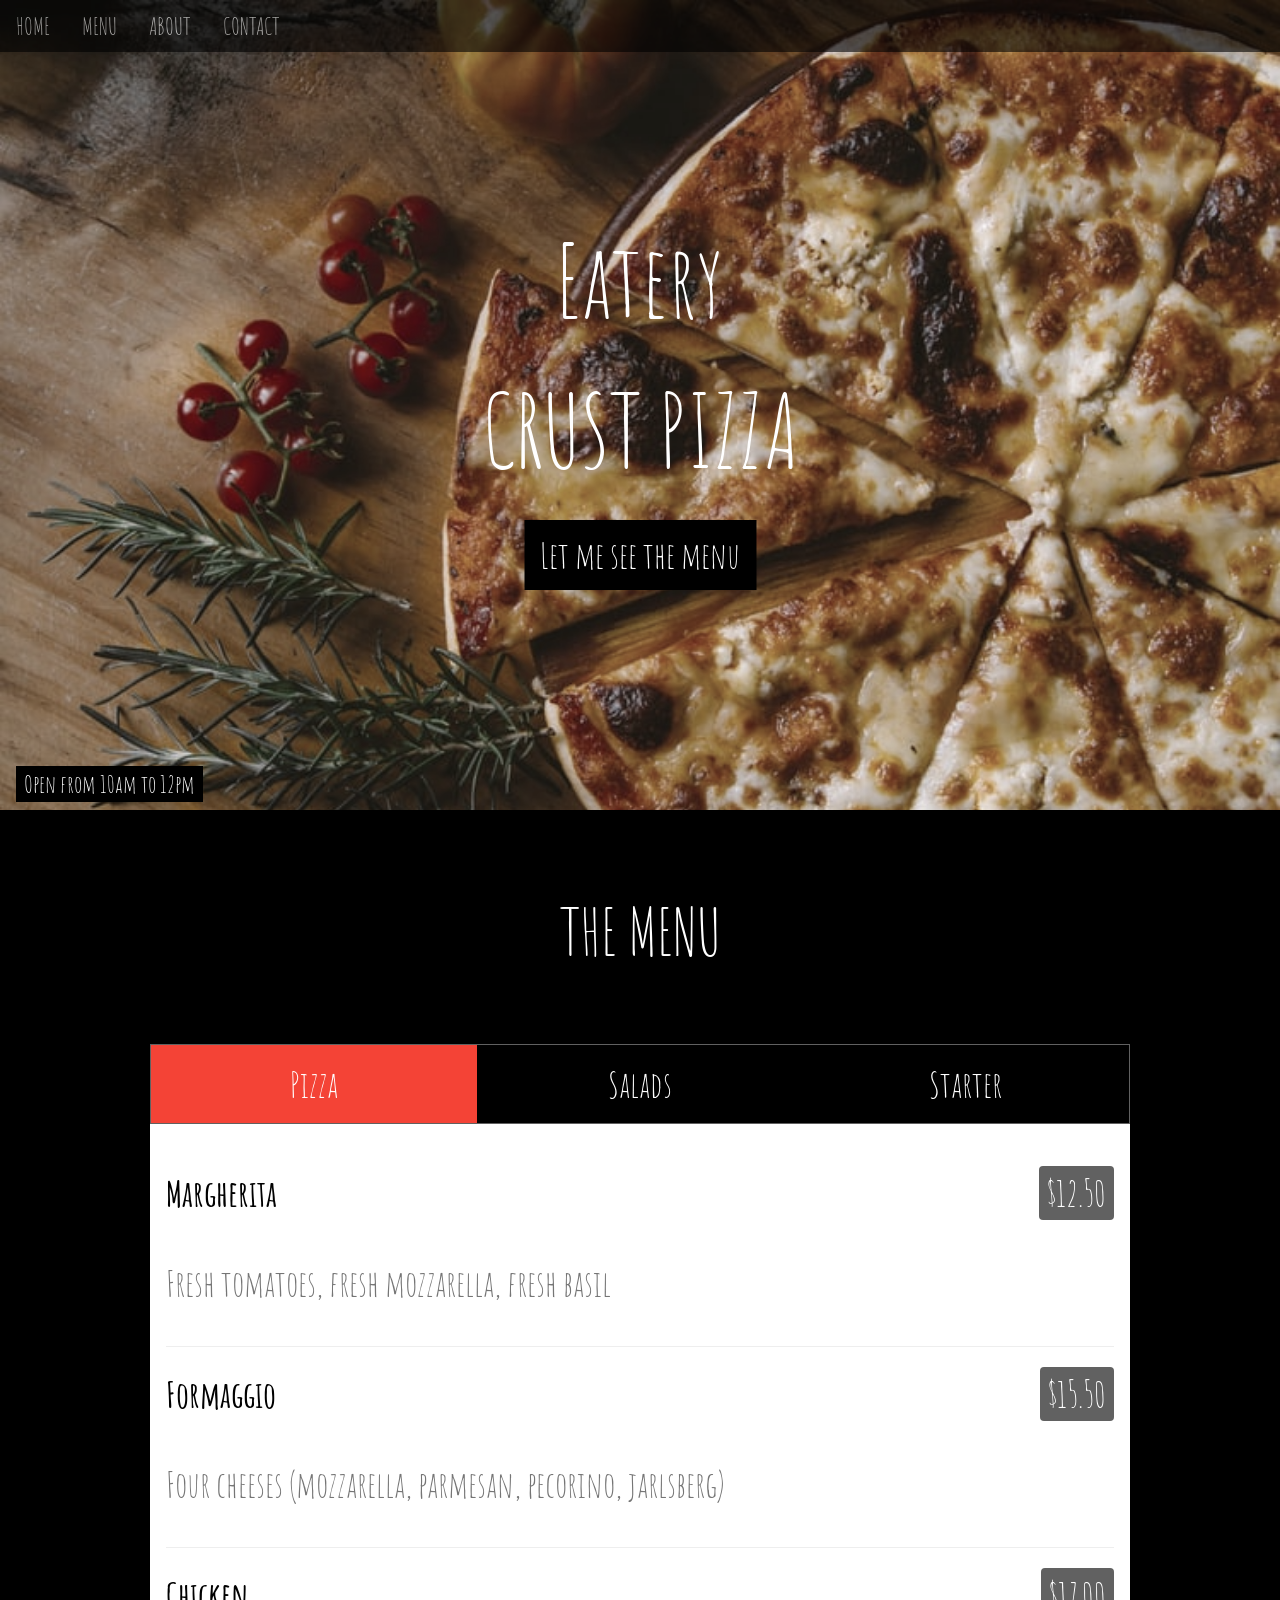
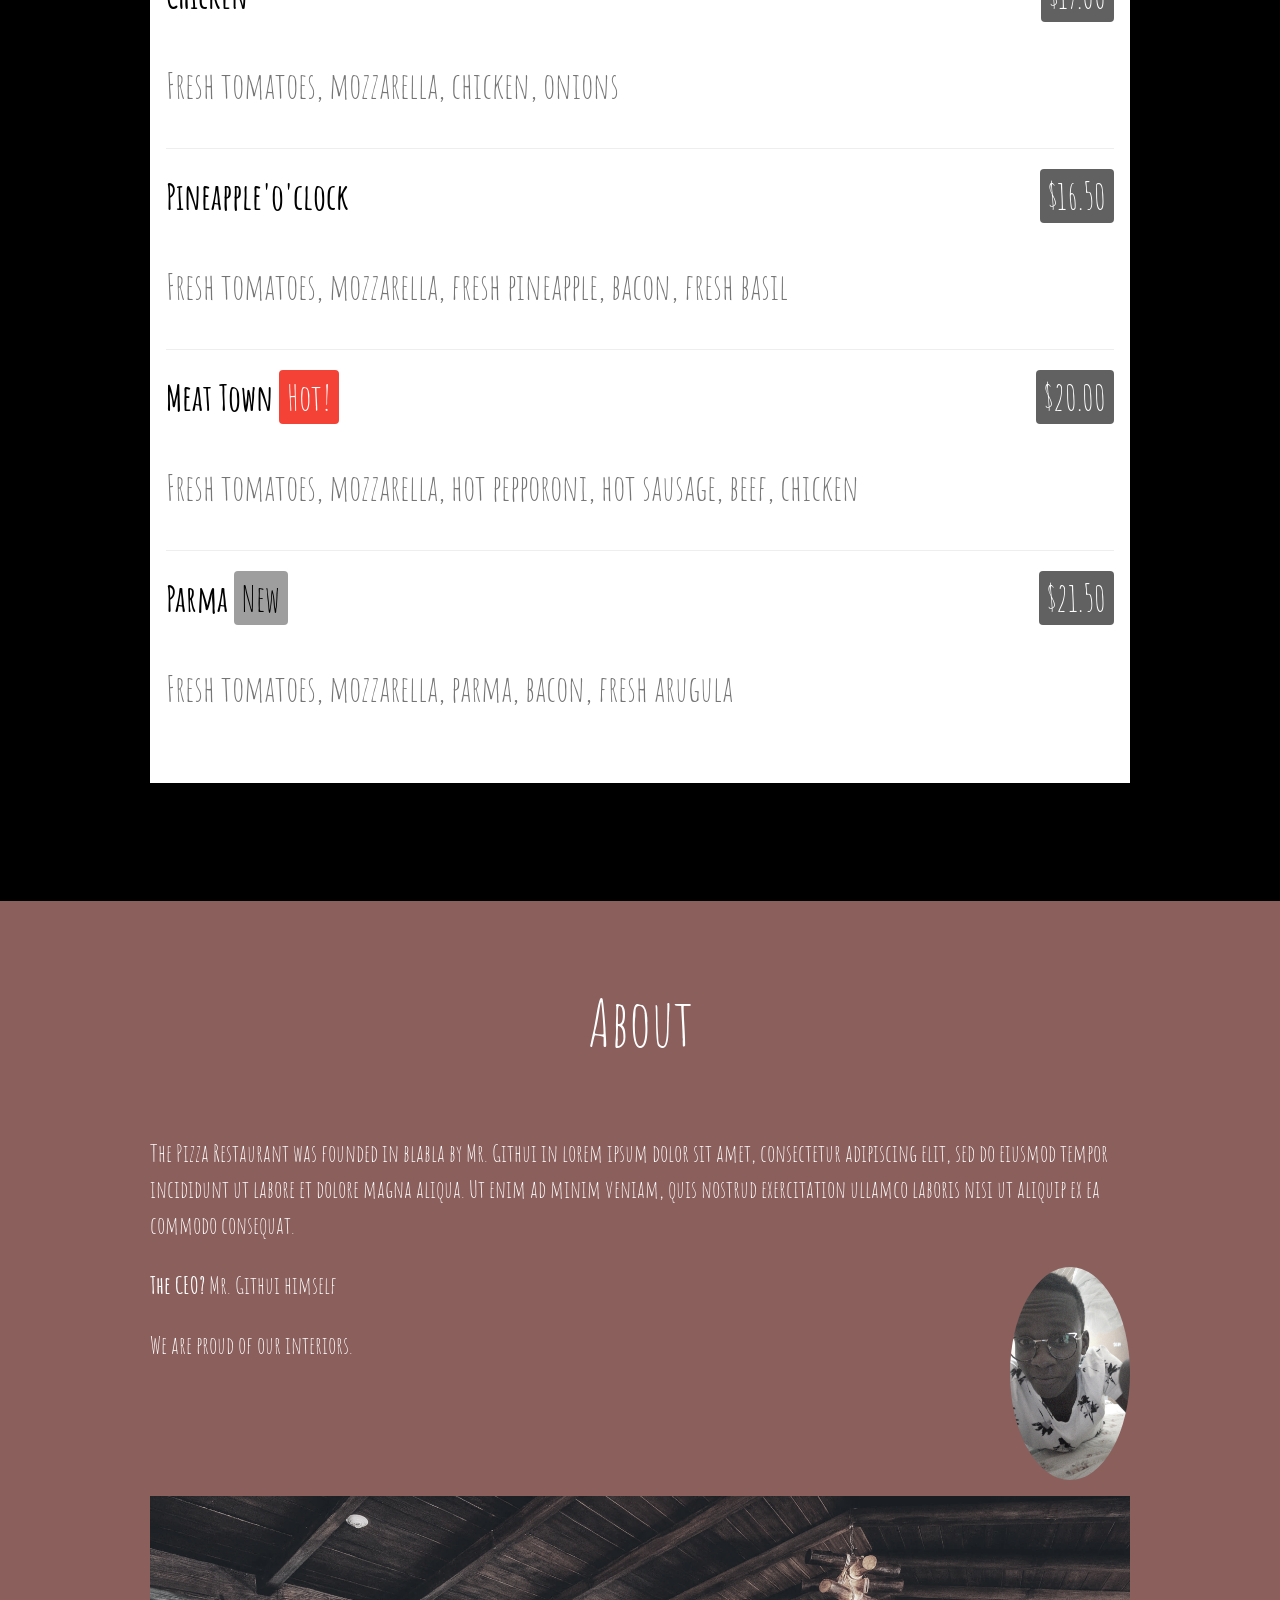
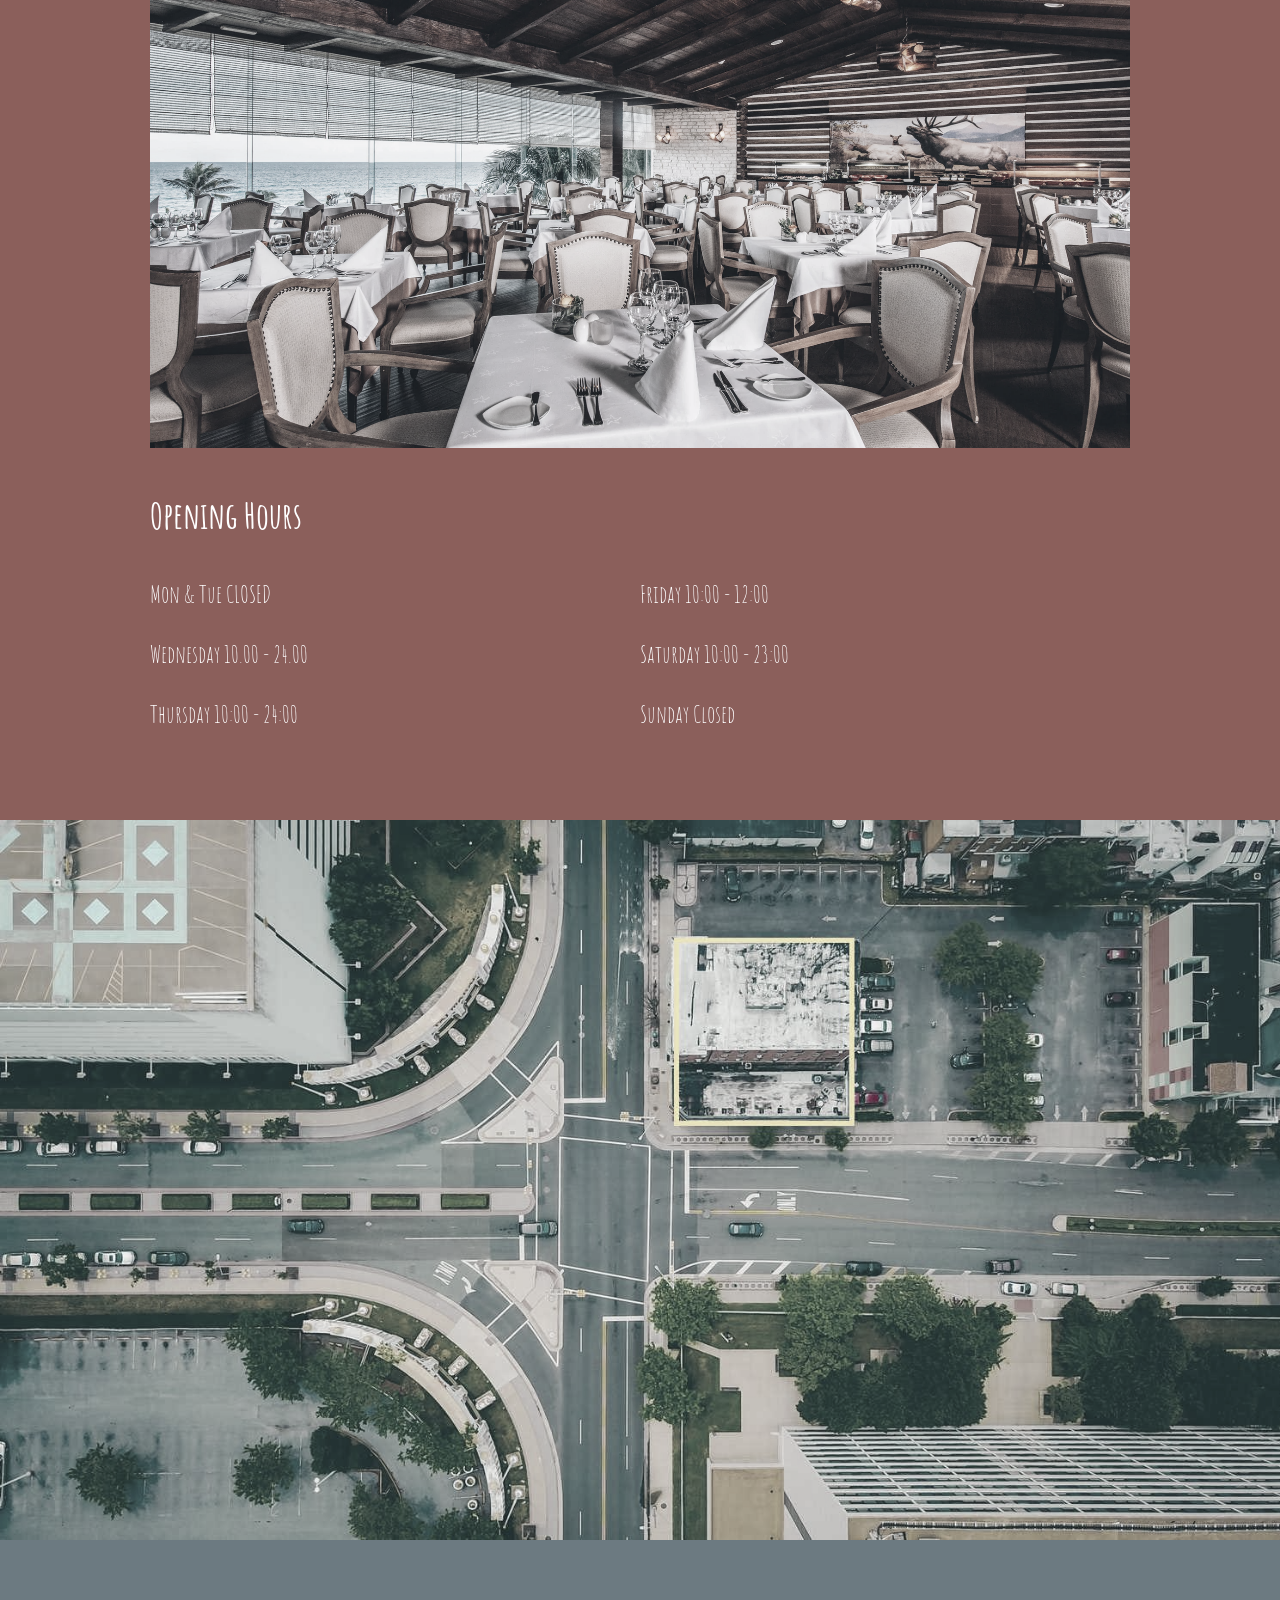
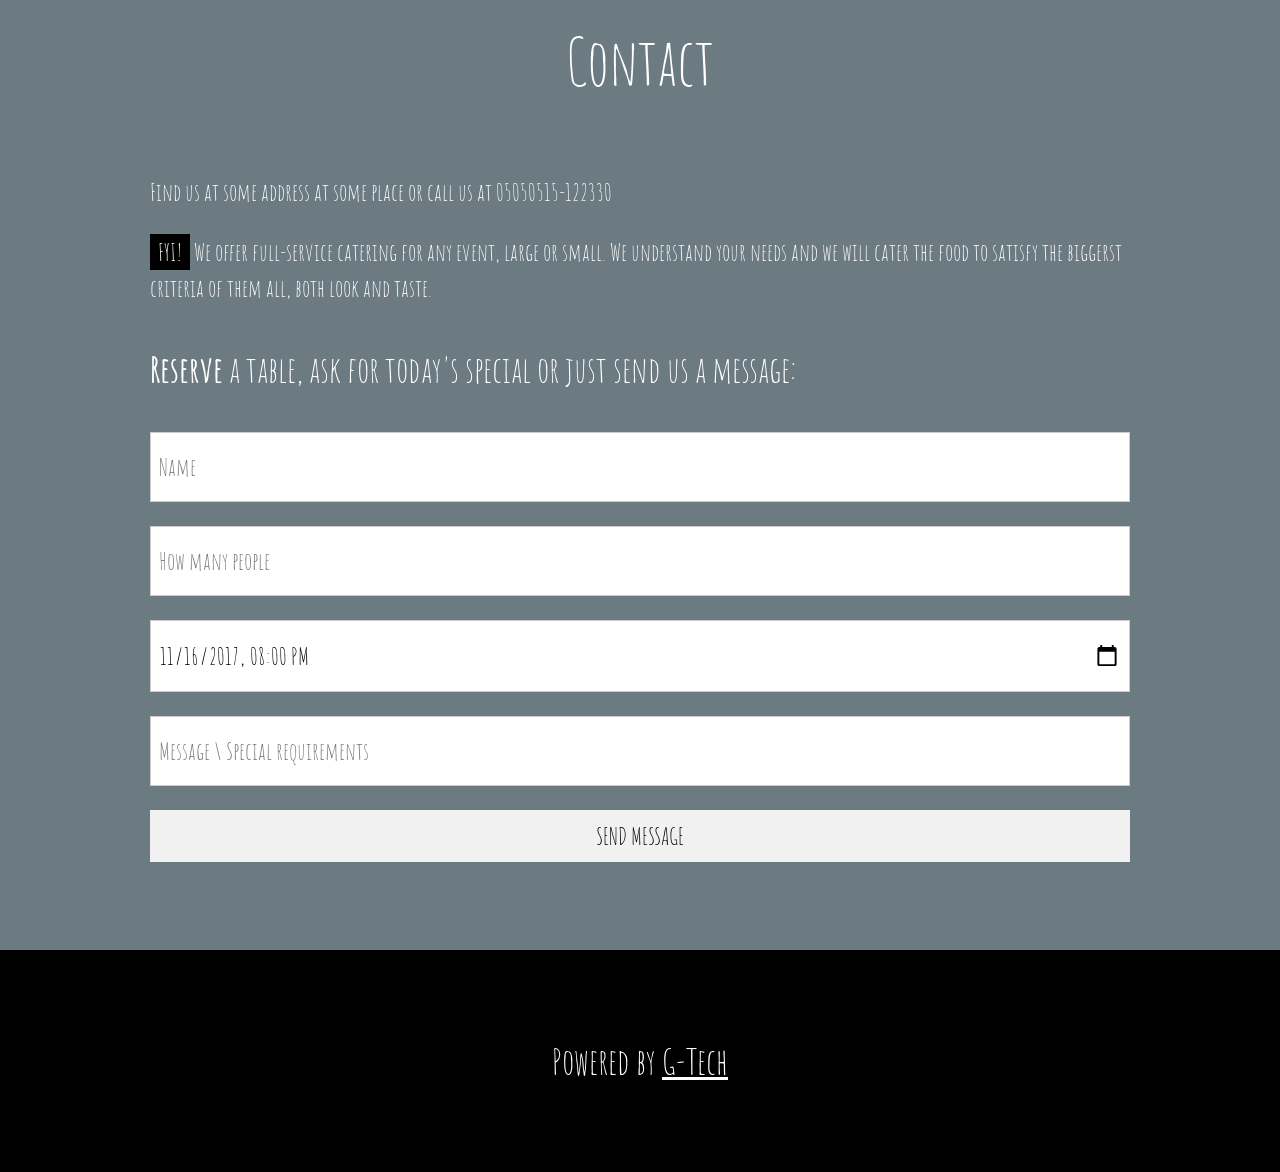
==== crust.html @ a87ec17f "add best project" ====
<!DOCTYPE html>
<html>
<title>W3.CSS Template</title>
<meta charset="UTF-8">
<meta name="viewport" content="width=device-width, initial-scale=1">
<link rel="stylesheet" href="https://www.w3schools.com/w3css/4/w3.css">
<link rel="stylesheet" href="https://fonts.googleapis.com/css?family=Amatic+SC">
<link href="crust.css" rel="stylesheet" type="text/css">
<body>

<!-- Navbar (sit on top) -->
<div class="w3-top w3-hide-small">
  <div class="w3-bar w3-xlarge w3-black w3-opacity w3-hover-opacity-off" id="myNavbar">
    <a href="#" class="w3-bar-item w3-button">HOME</a>
    <a href="#menu" class="w3-bar-item w3-button">MENU</a>
    <a href="#about" class="w3-bar-item w3-button">ABOUT</a>
    <a href="#myMap" class="w3-bar-item w3-button">CONTACT</a>
  </div>
</div>
  
<!-- Header with image -->
<header class="bgimg w3-display-container w3-grayscale-min" id="home">
  <div class="w3-display-bottomleft w3-padding">
    <span class="w3-tag w3-xlarge">Open from 10am to 12pm</span>
  </div>
  <div class="w3-display-middle w3-center">
    <span class="w3-text-white w3-hide-small" style="font-size:100px">Eatery<br>CRUST PIZZA</span>
    <span class="w3-text-white w3-hide-large w3-hide-medium" style="font-size:60px"><b>thin<br>CRUST PIZZA</b></span>
    <p><a href="#menu" class="w3-button w3-xxlarge w3-black">Let me see the menu</a></p>
  </div>
</header>

<!-- Menu Container -->
<div class="w3-container w3-black w3-padding-64 w3-xxlarge" id="menu">
  <div class="w3-content">
  
    <h1 class="w3-center w3-jumbo" style="margin-bottom:64px">THE MENU</h1>
    <div class="w3-row w3-center w3-border w3-border-dark-grey">
      <a href="javascript:void(0)" onclick="openMenu(event, 'Pizza');" id="myLink">
        <div class="w3-col s4 tablink w3-padding-large w3-hover-red">Pizza</div>
      </a>
      <a href="javascript:void(0)" onclick="openMenu(event, 'Pasta');">
        <div class="w3-col s4 tablink w3-padding-large w3-hover-red">Salads</div>
      </a>
      <a href="javascript:void(0)" onclick="openMenu(event, 'Starter');">
        <div class="w3-col s4 tablink w3-padding-large w3-hover-red">Starter</div>
      </a>
    </div>

    <div id="Pizza" class="w3-container menu w3-padding-32 w3-white">
      <h1><b>Margherita</b> <span class="w3-right w3-tag w3-dark-grey w3-round">$12.50</span></h1>
      <p class="w3-text-grey">Fresh tomatoes, fresh mozzarella, fresh basil</p>
      <hr>
   
      <h1><b>Formaggio</b> <span class="w3-right w3-tag w3-dark-grey w3-round">$15.50</span></h1>
      <p class="w3-text-grey">Four cheeses (mozzarella, parmesan, pecorino, jarlsberg)</p>
      <hr>
      
      <h1><b>Chicken</b> <span class="w3-right w3-tag w3-dark-grey w3-round">$17.00</span></h1>
      <p class="w3-text-grey">Fresh tomatoes, mozzarella, chicken, onions</p>
      <hr>

      <h1><b>Pineapple'o'clock</b> <span class="w3-right w3-tag w3-dark-grey w3-round">$16.50</span></h1>
      <p class="w3-text-grey">Fresh tomatoes, mozzarella, fresh pineapple, bacon, fresh basil</p>
      <hr>

      <h1><b>Meat Town</b> <span class="w3-tag w3-red w3-round">Hot!</span><span class="w3-right w3-tag w3-dark-grey w3-round">$20.00</span></h1>
      <p class="w3-text-grey">Fresh tomatoes, mozzarella, hot pepporoni, hot sausage, beef, chicken</p>
      <hr>

      <h1><b>Parma</b> <span class="w3-tag w3-grey w3-round">New</span><span class="w3-right w3-tag w3-dark-grey w3-round">$21.50</span></h1>
      <p class="w3-text-grey">Fresh tomatoes, mozzarella, parma, bacon, fresh arugula</p>
    </div>

    <div id="Pasta" class="w3-container menu w3-padding-32 w3-white">
      <h1><b>Lasagna</b> <span class="w3-tag w3-grey w3-round">Popular</span> <span class="w3-right w3-tag w3-dark-grey w3-round">$13.50</span></h1>
      <p class="w3-text-grey">Special sauce, mozzarella, parmesan, ground beef</p>
      <hr>
   
      <h1><b>Ravioli</b> <span class="w3-right w3-tag w3-dark-grey w3-round">$14.50</span></h1>
      <p class="w3-text-grey">Ravioli filled with cheese</p>
      <hr>
      
      <h1><b>Spaghetti Classica</b> <span class="w3-right w3-tag w3-dark-grey w3-round">$11.00</span></h1>
      <p class="w3-text-grey">Fresh tomatoes, onions, ground beef</p>
      <hr>

      <h1><b>Seafood pasta</b> <span class="w3-right w3-tag w3-dark-grey w3-round">$25.50</span></h1>
      <p class="w3-text-grey">Salmon, shrimp, lobster, garlic</p>
    </div>


    <div id="Starter" class="w3-container menu w3-padding-32 w3-white">
      <h1><b>Today's Soup</b> <span class="w3-tag w3-grey w3-round">Seasonal</span><span class="w3-right w3-tag w3-dark-grey w3-round">$5.50</span></h1>
      <p class="w3-text-grey">Ask the waiter</p>
      <hr>
   
      <h1><b>Bruschetta</b> <span class="w3-right w3-tag w3-dark-grey w3-round">$8.50</span></h1>
      <p class="w3-text-grey">Bread with pesto, tomatoes, onion, garlic</p>
      <hr>
      
      <h1><b>Garlic bread</b> <span class="w3-right w3-tag w3-dark-grey w3-round">$9.50</span></h1>
      <p class="w3-text-grey">Grilled ciabatta, garlic butter, onions</p>
      <hr>
      
      <h1><b>Tomozzarella</b> <span class="w3-right w3-tag w3-dark-grey w3-round">$10.50</span></h1>
      <p class="w3-text-grey">Tomatoes and mozzarella</p>
    </div><br>

  </div>
</div>

<!-- About Container -->
<div class="w3-container w3-padding-64 w3-red w3-grayscale w3-xlarge" id="about">
  <div class="w3-content">
    <h1 class="w3-center w3-jumbo" style="margin-bottom:64px">About</h1>
    <p>The Pizza Restaurant was founded in blabla by Mr. Githui in lorem ipsum dolor sit amet, consectetur adipiscing elit, sed do eiusmod tempor incididunt ut labore et dolore magna aliqua. Ut enim ad minim veniam, quis nostrud exercitation ullamco laboris nisi ut aliquip ex ea commodo consequat.</p>
    <p><strong>The CEO?</strong> Mr. Githui himself<img src="img/p.jpeg" style="width:120px" class="w3-circle w3-right" alt="Chef"></p>
    <p>We are proud of our interiors.</p>
    <p><img src="img/rest.jpeg" style="width:100%" class="rstimg w3-margin-top w3-margin-bottom" alt="Restaurant"></p>
    <h1><b>Opening Hours</b></h1>
    
    <div class="w3-row">
      <div class="w3-col s6">
        <p>Mon & Tue CLOSED</p>
        <p>Wednesday 10.00 - 24.00</p>
        <p>Thursday 10:00 - 24:00</p>
      </div>
      <div class="w3-col s6">
        <p>Friday 10:00 - 12:00</p>
        <p>Saturday 10:00 - 23:00</p>
        <p>Sunday Closed</p>
      </div>
    </div>
    
  </div>
</div>

<!-- Image of location/map -->
<img src="img/map.jpg" class="mpimg w3-greyscale" style="width:100%;" id="myMap">



<!-- Contact -->
<div class="w3-container w3-padding-64 w3-blue-grey w3-grayscale-min w3-xlarge">
  <div class="w3-content">
    <h1 class="w3-center w3-jumbo" style="margin-bottom:64px">Contact</h1>
    <p>Find us at some address at some place or call us at 05050515-122330</p>
    <p><span class="w3-tag">FYI!</span> We offer full-service catering for any event, large or small. We understand your needs and we will cater the food to satisfy the biggerst criteria of them all, both look and taste.</p>
    <p class="w3-xxlarge"><strong>Reserve</strong> a table, ask for today's special or just send us a message:</p>
    <form action="/action_page.php" target="_blank">
      <p><input class="w3-input w3-padding-16 w3-border" type="text" placeholder="Name" required name="Name"></p>
      <p><input class="w3-input w3-padding-16 w3-border" type="number" placeholder="How many people" required name="People"></p>
      <p><input class="w3-input w3-padding-16 w3-border" type="datetime-local" placeholder="Date and time" required name="date" value="2017-11-16T20:00"></p>
      <p><input class="w3-input w3-padding-16 w3-border" type="text" placeholder="Message \ Special requirements" required name="Message"></p>
      <p><button class="w3-button w3-light-grey w3-block" type="submit">SEND MESSAGE</button></p>
    </form>
  </div>
</div>

<!-- Footer -->
<footer class="w3-center w3-black w3-padding-48 w3-xxlarge">
  <p>Powered by <a href="img/g.png" title="W3.CSS" target="_blank" class="w3-hover-text-green">G-Tech</a></p>
</footer>

<script>
// Tabbed Menu
function openMenu(evt, menuName) {
  var i, x, tablinks;
  x = document.getElementsByClassName("menu");
  for (i = 0; i < x.length; i++) {
     x[i].style.display = "none";
  }
  tablinks = document.getElementsByClassName("tablink");
  for (i = 0; i < x.length; i++) {
     tablinks[i].className = tablinks[i].className.replace(" w3-red", "");
  }
  document.getElementById(menuName).style.display = "block";
  evt.currentTarget.firstElementChild.className += " w3-red";
}
document.getElementById("myLink").click();
</script>

</body>
</html>
---- crust.css ----
body, html {height: 100%}
body,h1,h2,h3,h4,h5,h6 {font-family: "Amatic SC", sans-serif}
.menu {display: none}
.bgimg {
  background-repeat: no-repeat;
  background-size: cover;
  background-image: url("img/pizaa.jpeg");
  min-height: 90%;
}
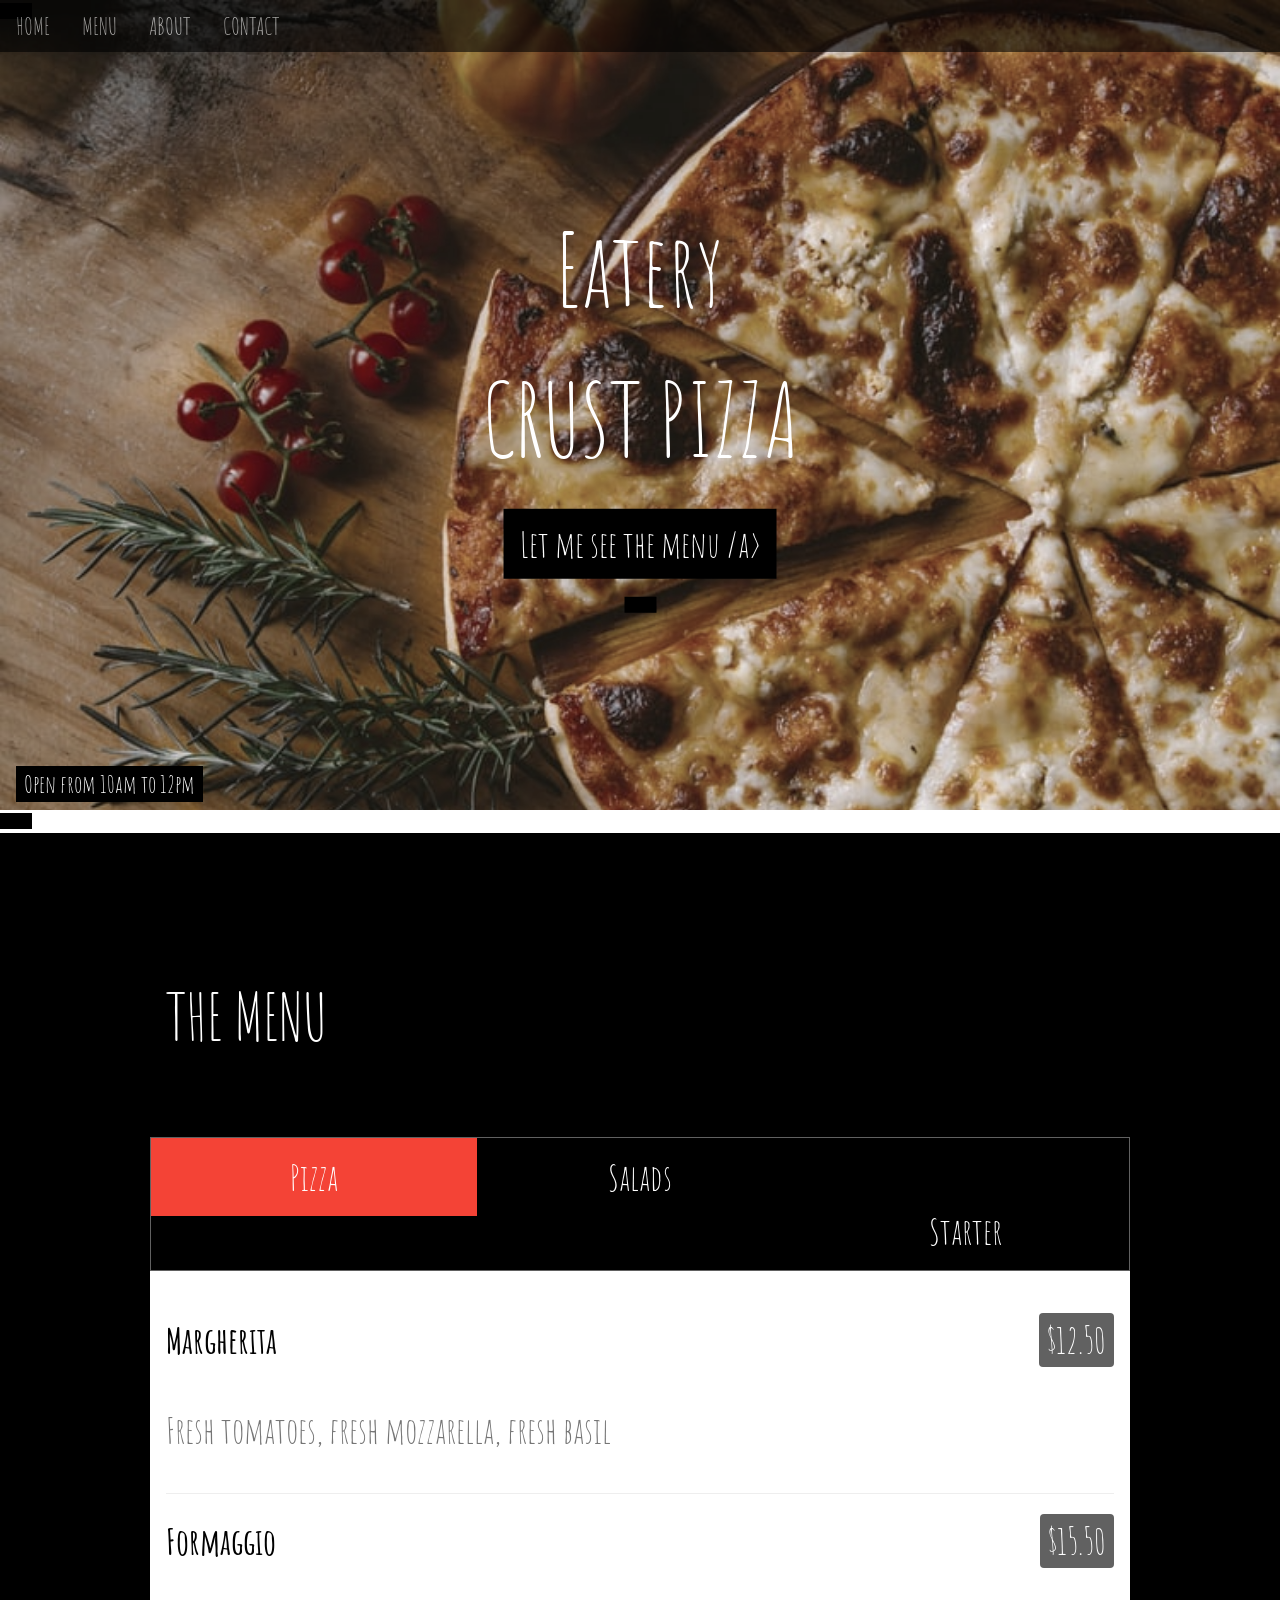
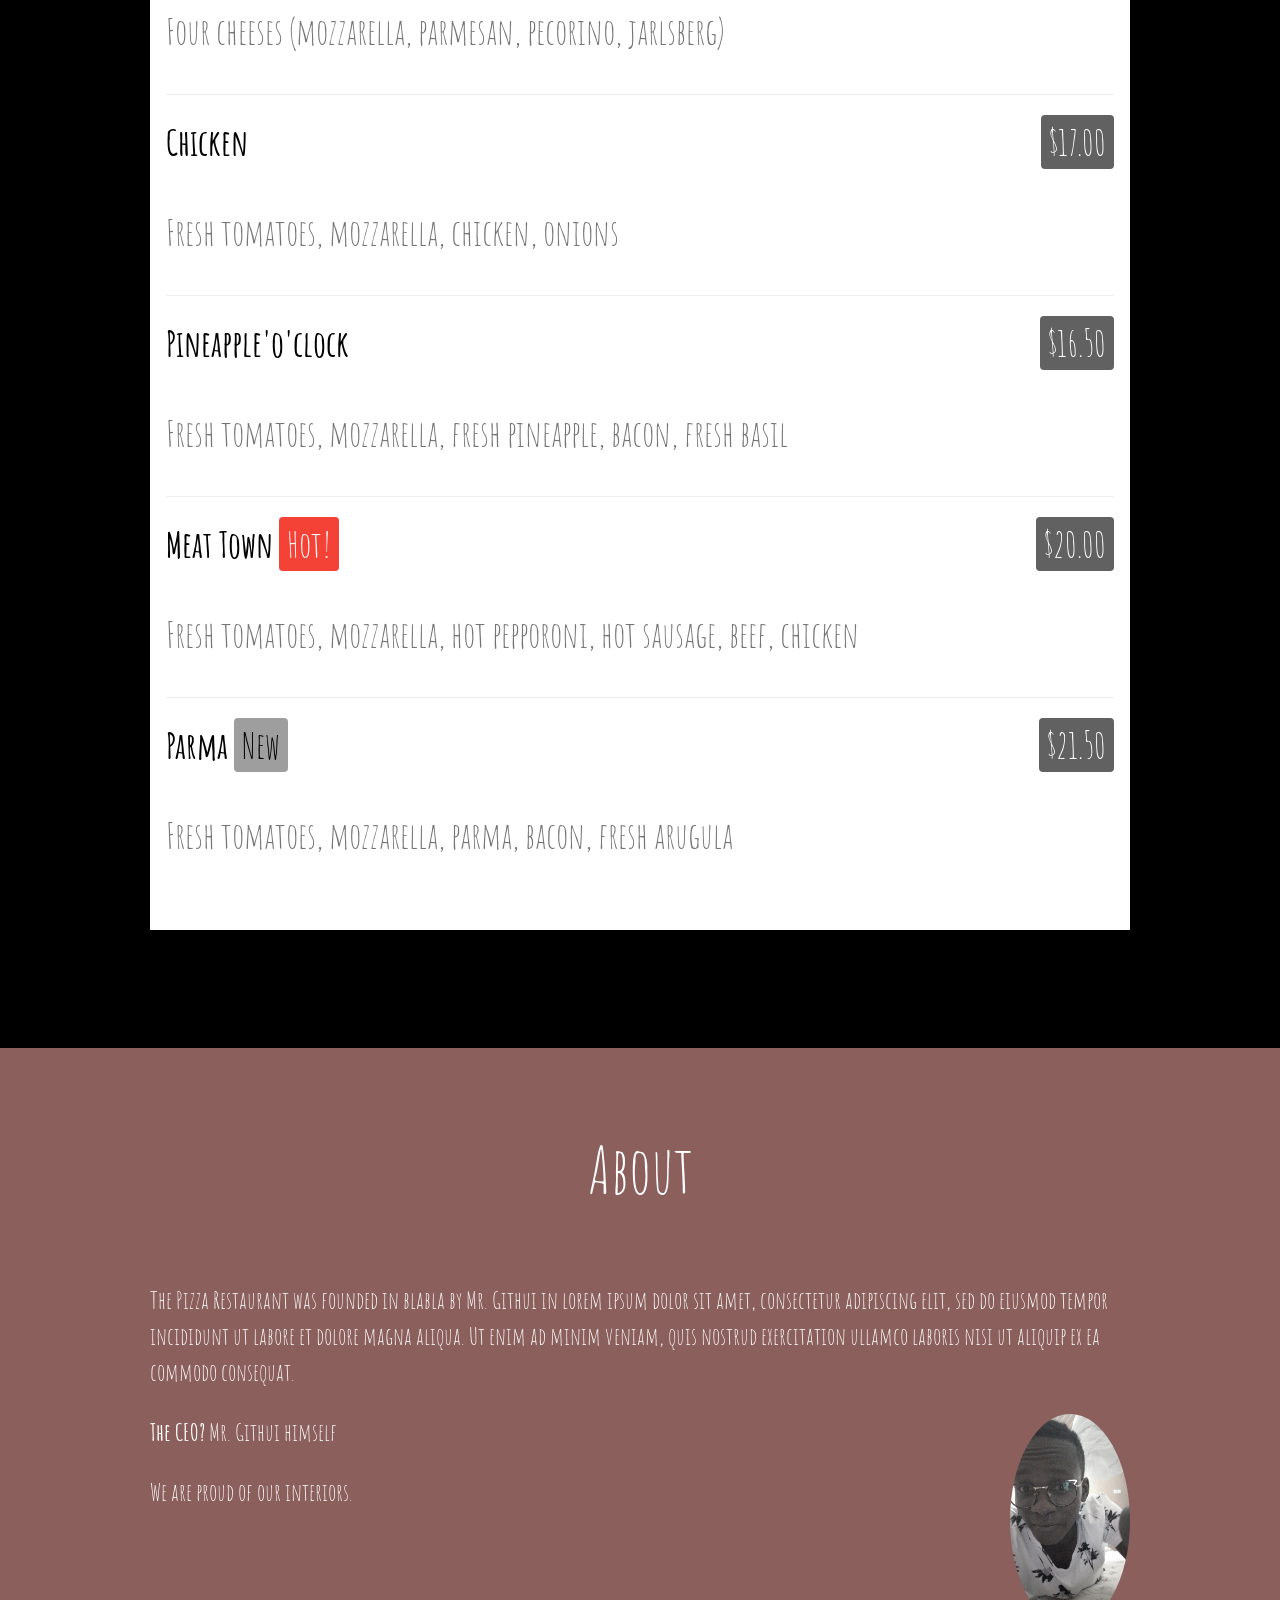
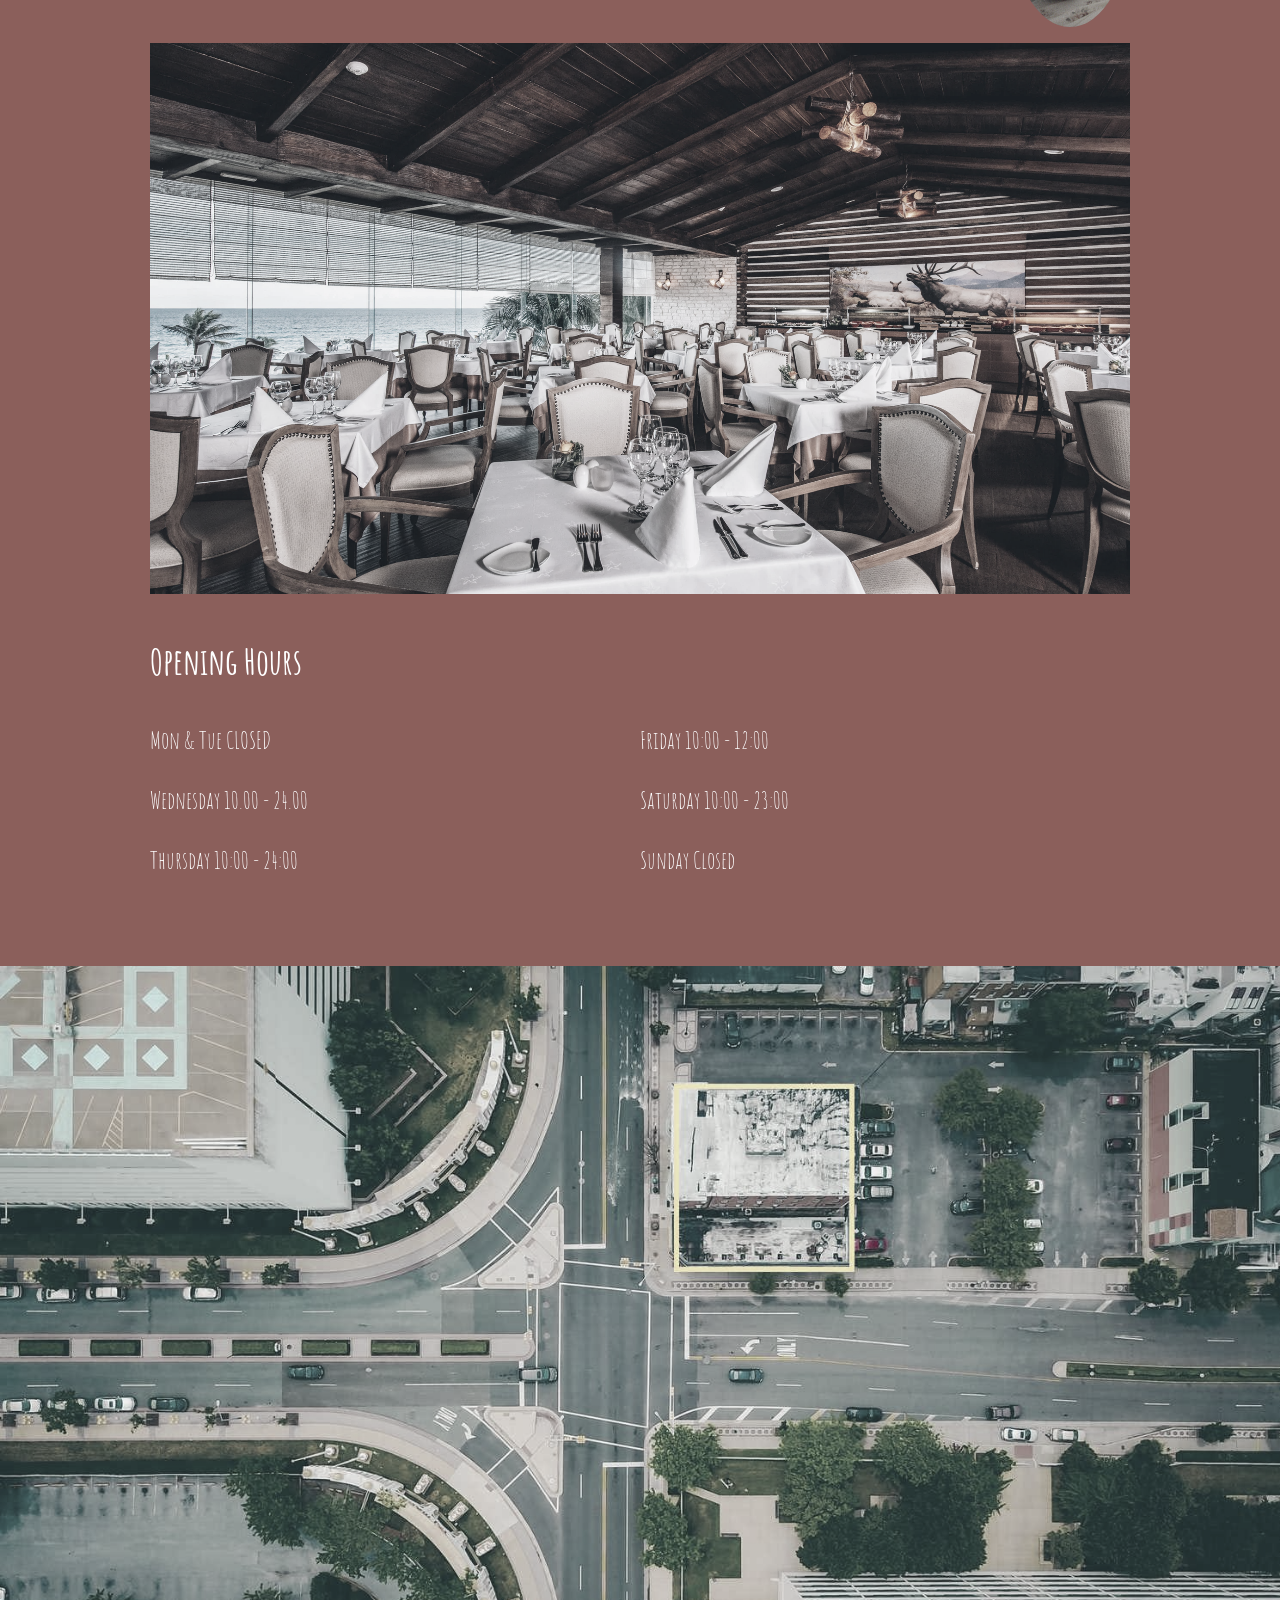
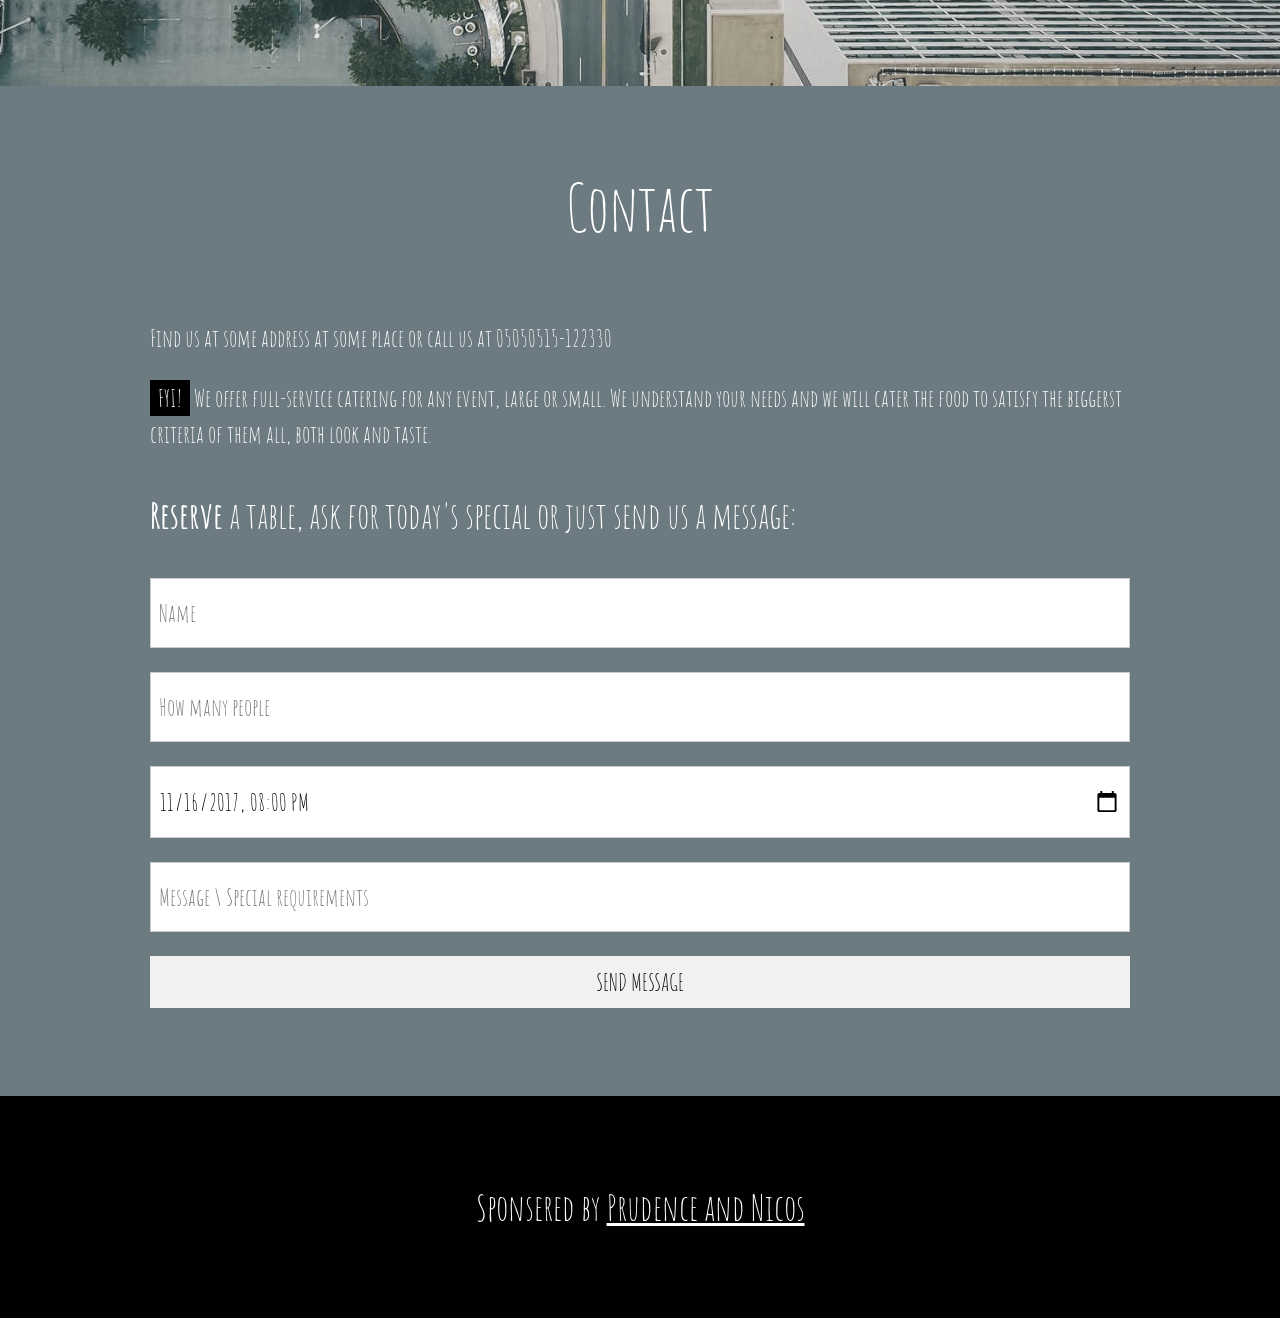
==== commit 0770d9b6: "add art" ====
--- a/crust.html
+++ b/crust.html
@@ -26,7 +26,8 @@
   <div class="w3-display-middle w3-center">
     <span class="w3-text-white w3-hide-small" style="font-size:100px">Eatery<br>CRUST PIZZA</span>
     <span class="w3-text-white w3-hide-large w3-hide-medium" style="font-size:60px"><b>thin<br>CRUST PIZZA</b></span>
-    <p><a href="#menu" class="w3-button w3-xxlarge w3-black">Let me see the menu</a></p>
+    <p><a href="#menu" class="w3-button w3-xxlarge w3-black"><span class="toggle">Let me see the menu</span>
+        /a></p>
   </div>
 </header>
 
@@ -160,7 +161,7 @@
 
 <!-- Footer -->
 <footer class="w3-center w3-black w3-padding-48 w3-xxlarge">
-  <p>Powered by <a href="img/g.png" title="W3.CSS" target="_blank" class="w3-hover-text-green">G-Tech</a></p>
+  <p>Sponsered by <a href="img/g.png" title="W3.CSS" target="_blank" class="w3-hover-text-green">Prudence and Nicos</a></p>
 </footer>
 
 <script>
--- a/crust.css
+++ b/crust.css
@@ -8,3 +8,6 @@
   background-image: url("img/pizaa.jpeg");
   min-height: 90%;
 }
+.toggle {
+    animation: bounce 2s infinite;
+}
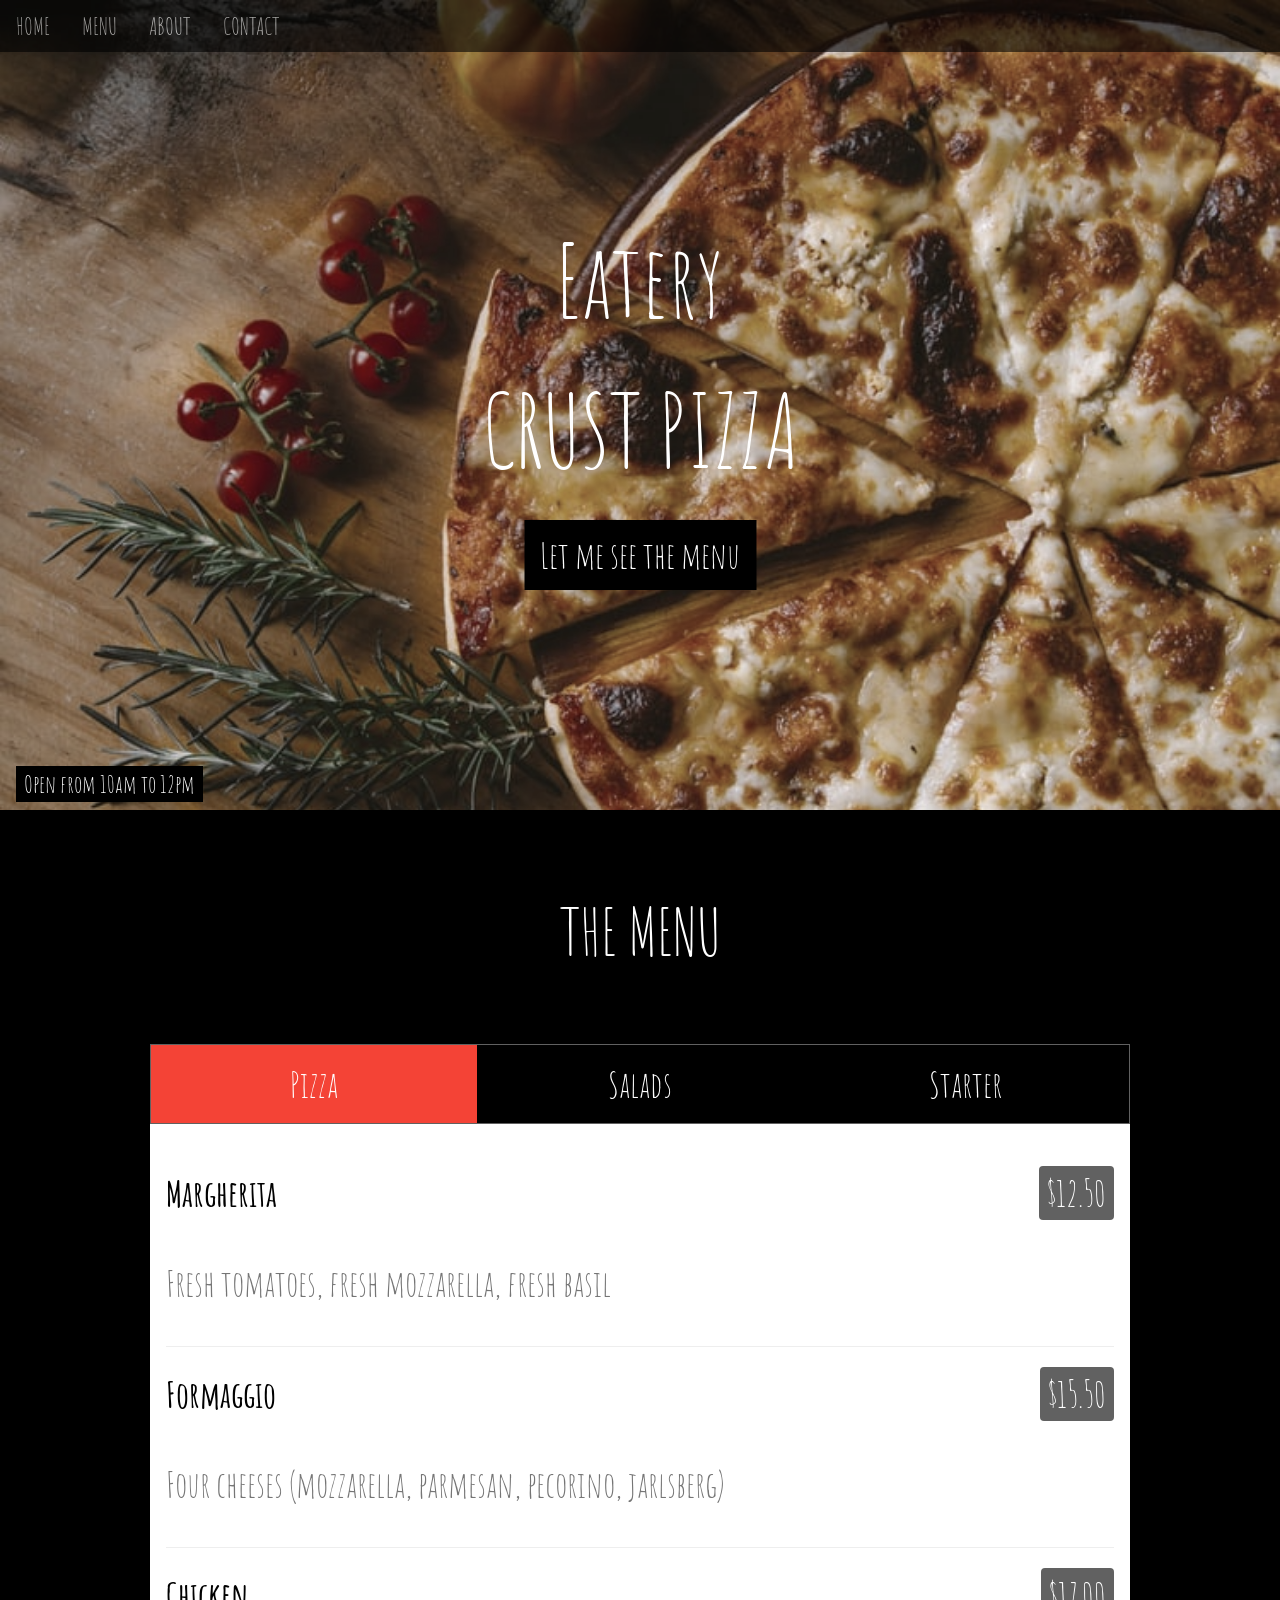
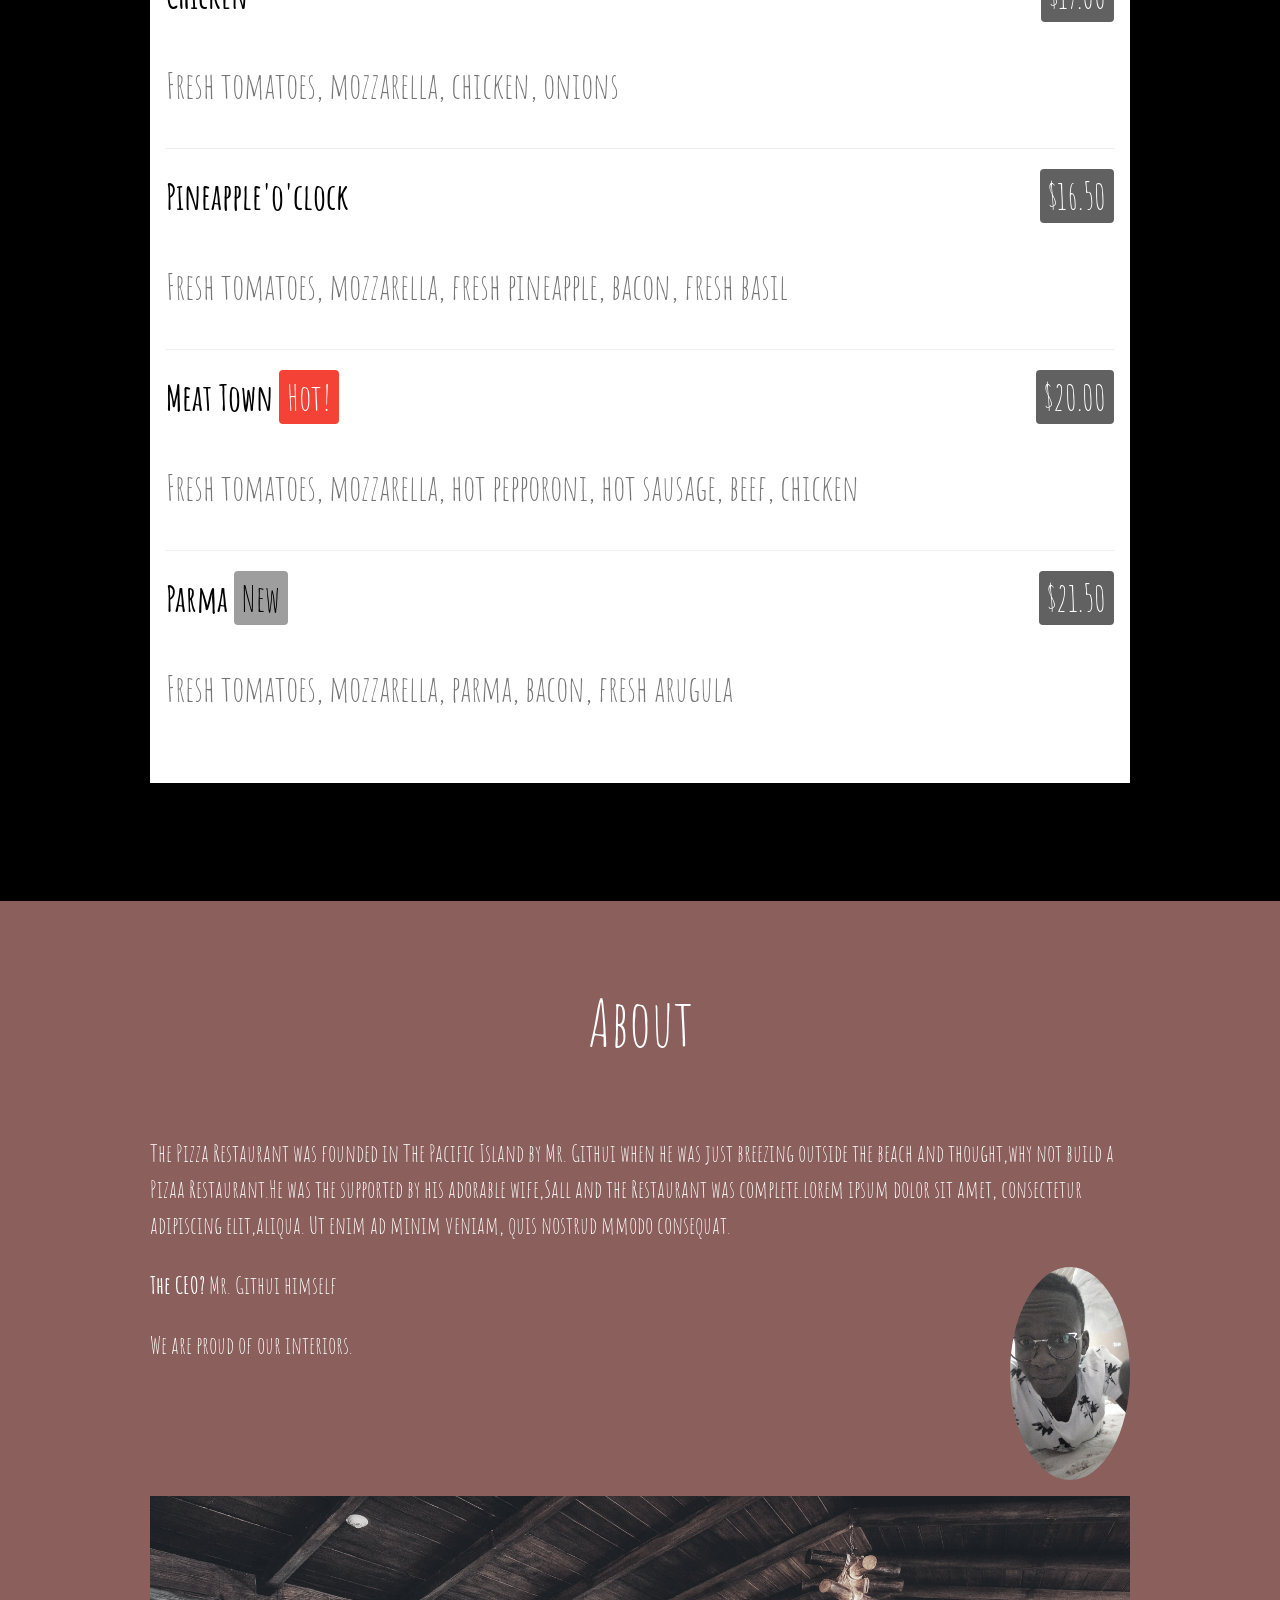
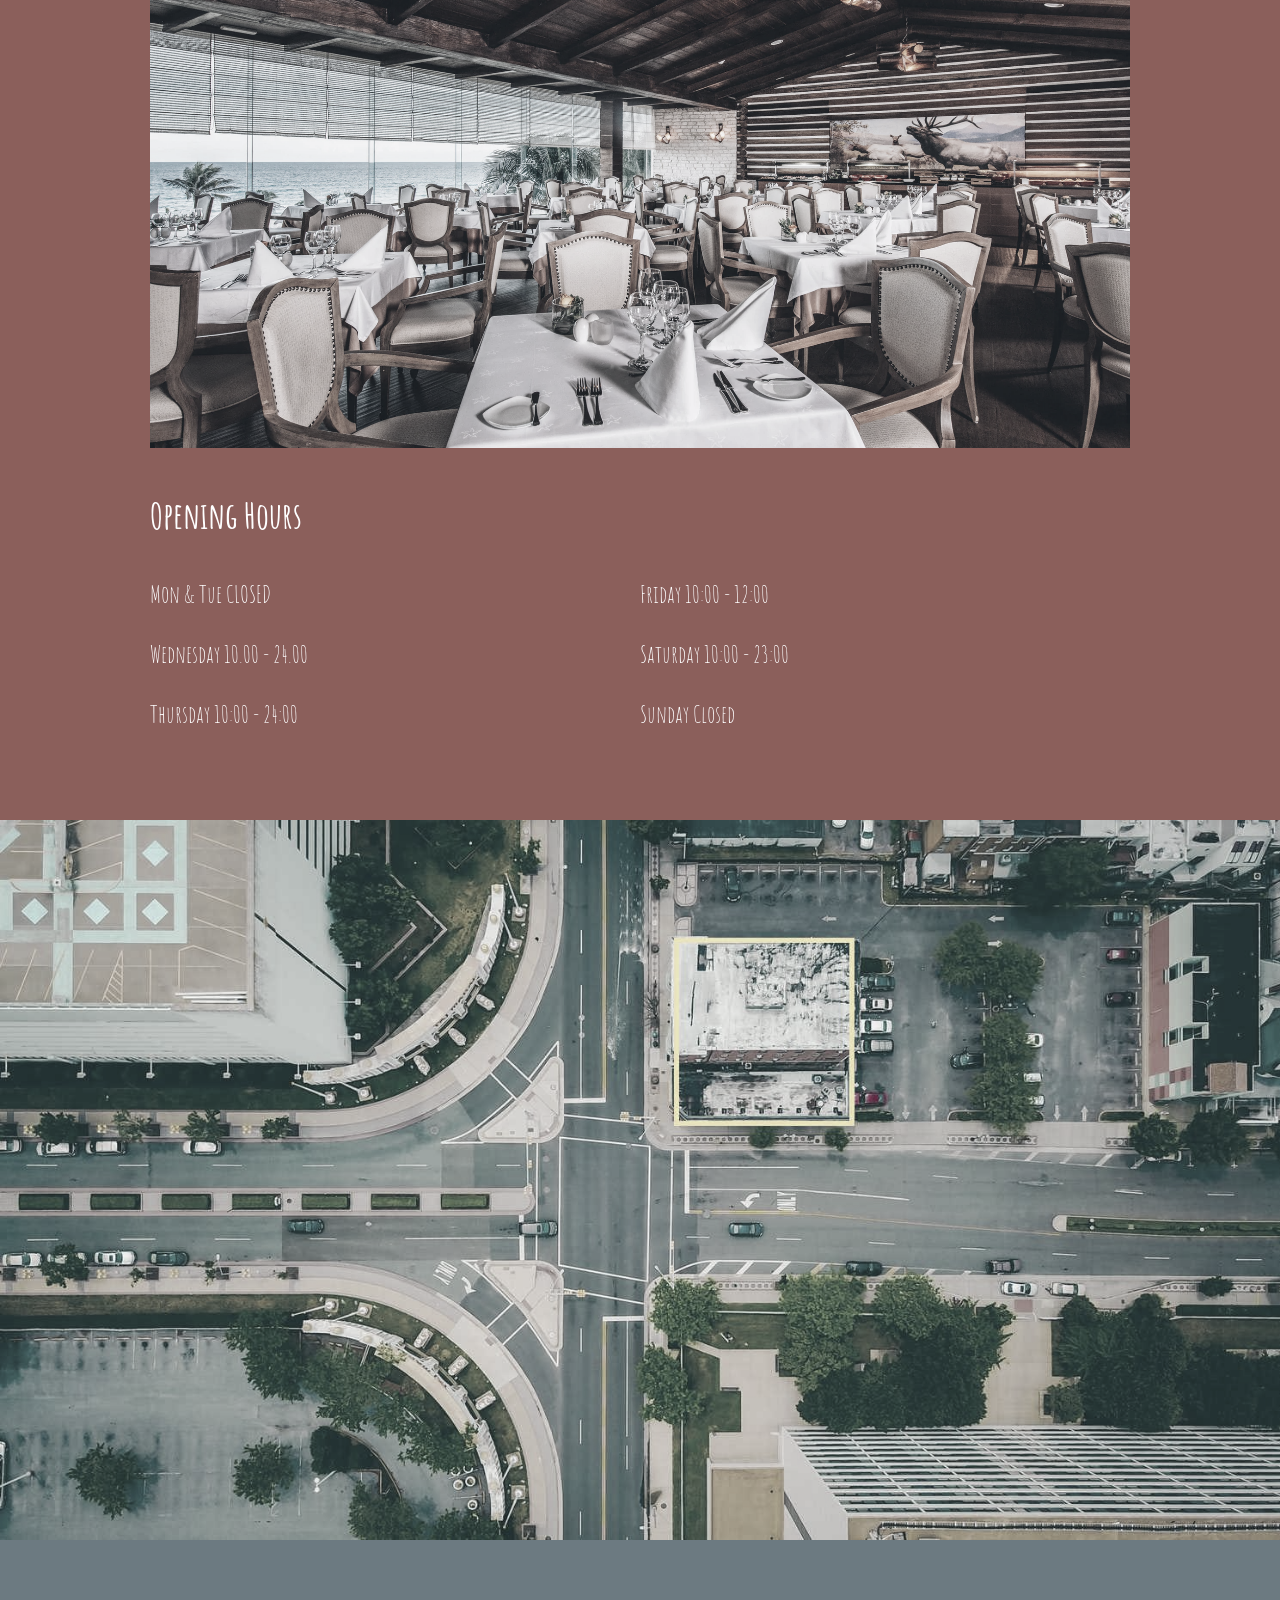
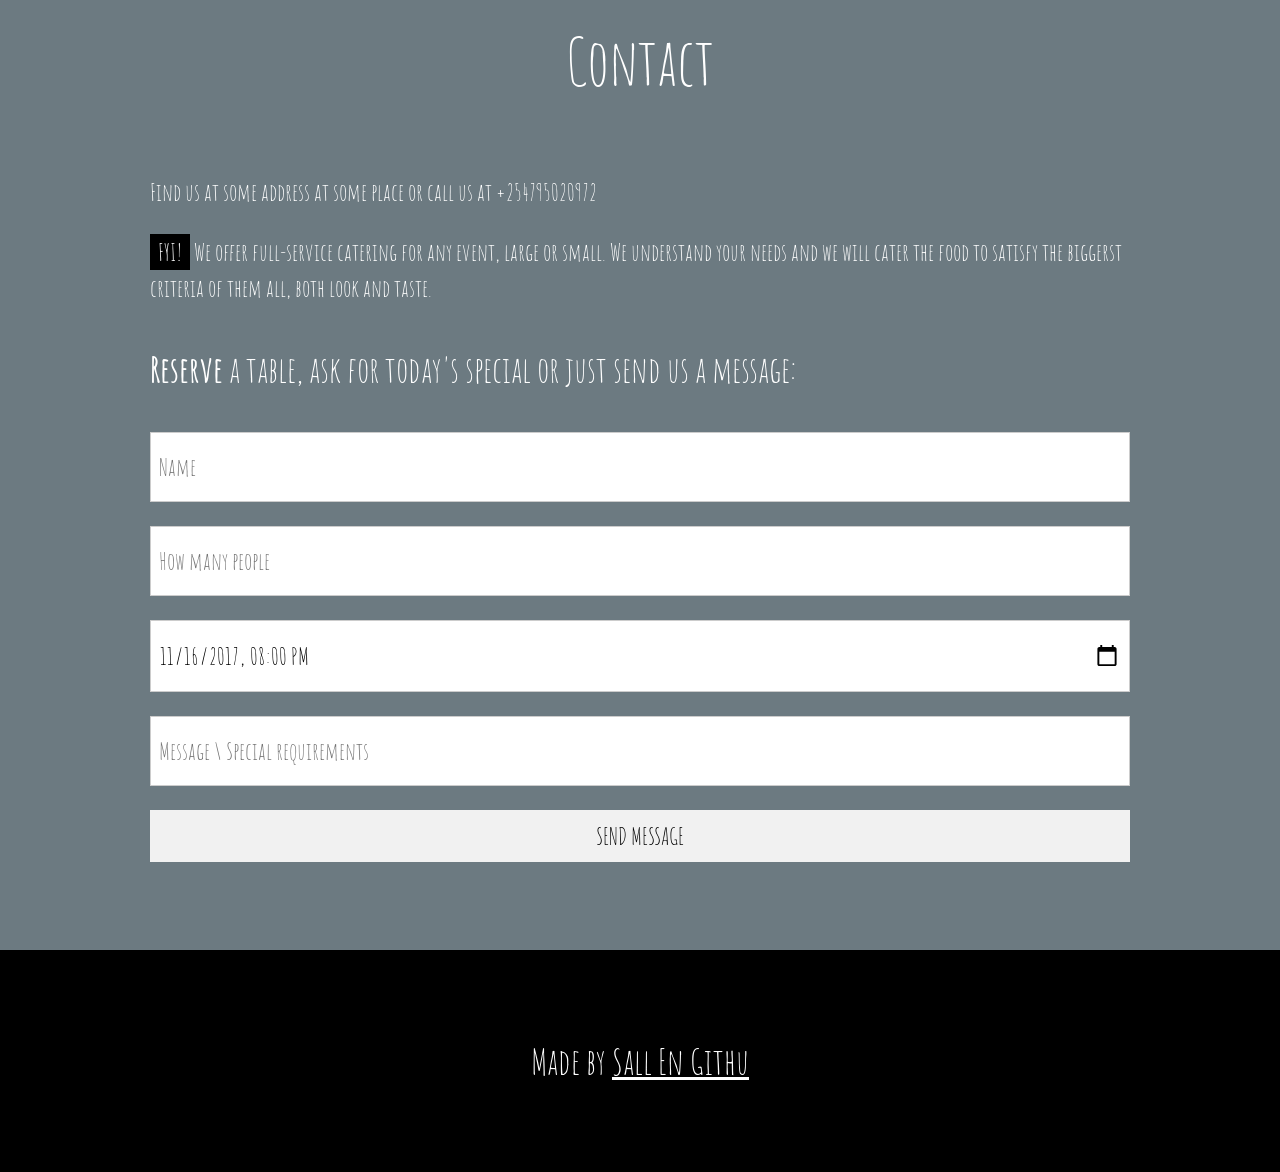
==== commit d0491ba4: "modify changes" ====
--- a/crust.html
+++ b/crust.html
@@ -27,7 +27,7 @@
     <span class="w3-text-white w3-hide-small" style="font-size:100px">Eatery<br>CRUST PIZZA</span>
     <span class="w3-text-white w3-hide-large w3-hide-medium" style="font-size:60px"><b>thin<br>CRUST PIZZA</b></span>
     <p><a href="#menu" class="w3-button w3-xxlarge w3-black"><span class="toggle">Let me see the menu</span>
-        /a></p>
+    </a></p>
   </div>
 </header>
 
@@ -115,7 +115,7 @@
 <div class="w3-container w3-padding-64 w3-red w3-grayscale w3-xlarge" id="about">
   <div class="w3-content">
     <h1 class="w3-center w3-jumbo" style="margin-bottom:64px">About</h1>
-    <p>The Pizza Restaurant was founded in blabla by Mr. Githui in lorem ipsum dolor sit amet, consectetur adipiscing elit, sed do eiusmod tempor incididunt ut labore et dolore magna aliqua. Ut enim ad minim veniam, quis nostrud exercitation ullamco laboris nisi ut aliquip ex ea commodo consequat.</p>
+    <p>The Pizza Restaurant was founded in The Pacific Island by Mr. Githui when he was just breezing outside the beach and thought,why not build a Pizaa Restaurant.He was the supported by his adorable wife,Sall and the Restaurant was complete.lorem ipsum dolor sit amet, consectetur adipiscing elit,aliqua. Ut enim ad minim veniam, quis nostrud mmodo consequat.</p>
     <p><strong>The CEO?</strong> Mr. Githui himself<img src="img/p.jpeg" style="width:120px" class="w3-circle w3-right" alt="Chef"></p>
     <p>We are proud of our interiors.</p>
     <p><img src="img/rest.jpeg" style="width:100%" class="rstimg w3-margin-top w3-margin-bottom" alt="Restaurant"></p>
@@ -146,7 +146,7 @@
 <div class="w3-container w3-padding-64 w3-blue-grey w3-grayscale-min w3-xlarge">
   <div class="w3-content">
     <h1 class="w3-center w3-jumbo" style="margin-bottom:64px">Contact</h1>
-    <p>Find us at some address at some place or call us at 05050515-122330</p>
+    <p>Find us at some address at some place or call us at +254795020972</p>
     <p><span class="w3-tag">FYI!</span> We offer full-service catering for any event, large or small. We understand your needs and we will cater the food to satisfy the biggerst criteria of them all, both look and taste.</p>
     <p class="w3-xxlarge"><strong>Reserve</strong> a table, ask for today's special or just send us a message:</p>
     <form action="/action_page.php" target="_blank">
@@ -161,7 +161,7 @@
 
 <!-- Footer -->
 <footer class="w3-center w3-black w3-padding-48 w3-xxlarge">
-  <p>Sponsered by <a href="img/g.png" title="W3.CSS" target="_blank" class="w3-hover-text-green">Prudence and Nicos</a></p>
+  <p>Made by <a href="img/g.png" title="W3.CSS" target="_blank" class="w3-hover-text-green">Sall En Githu</a></p>
 </footer>
 
 <script>
